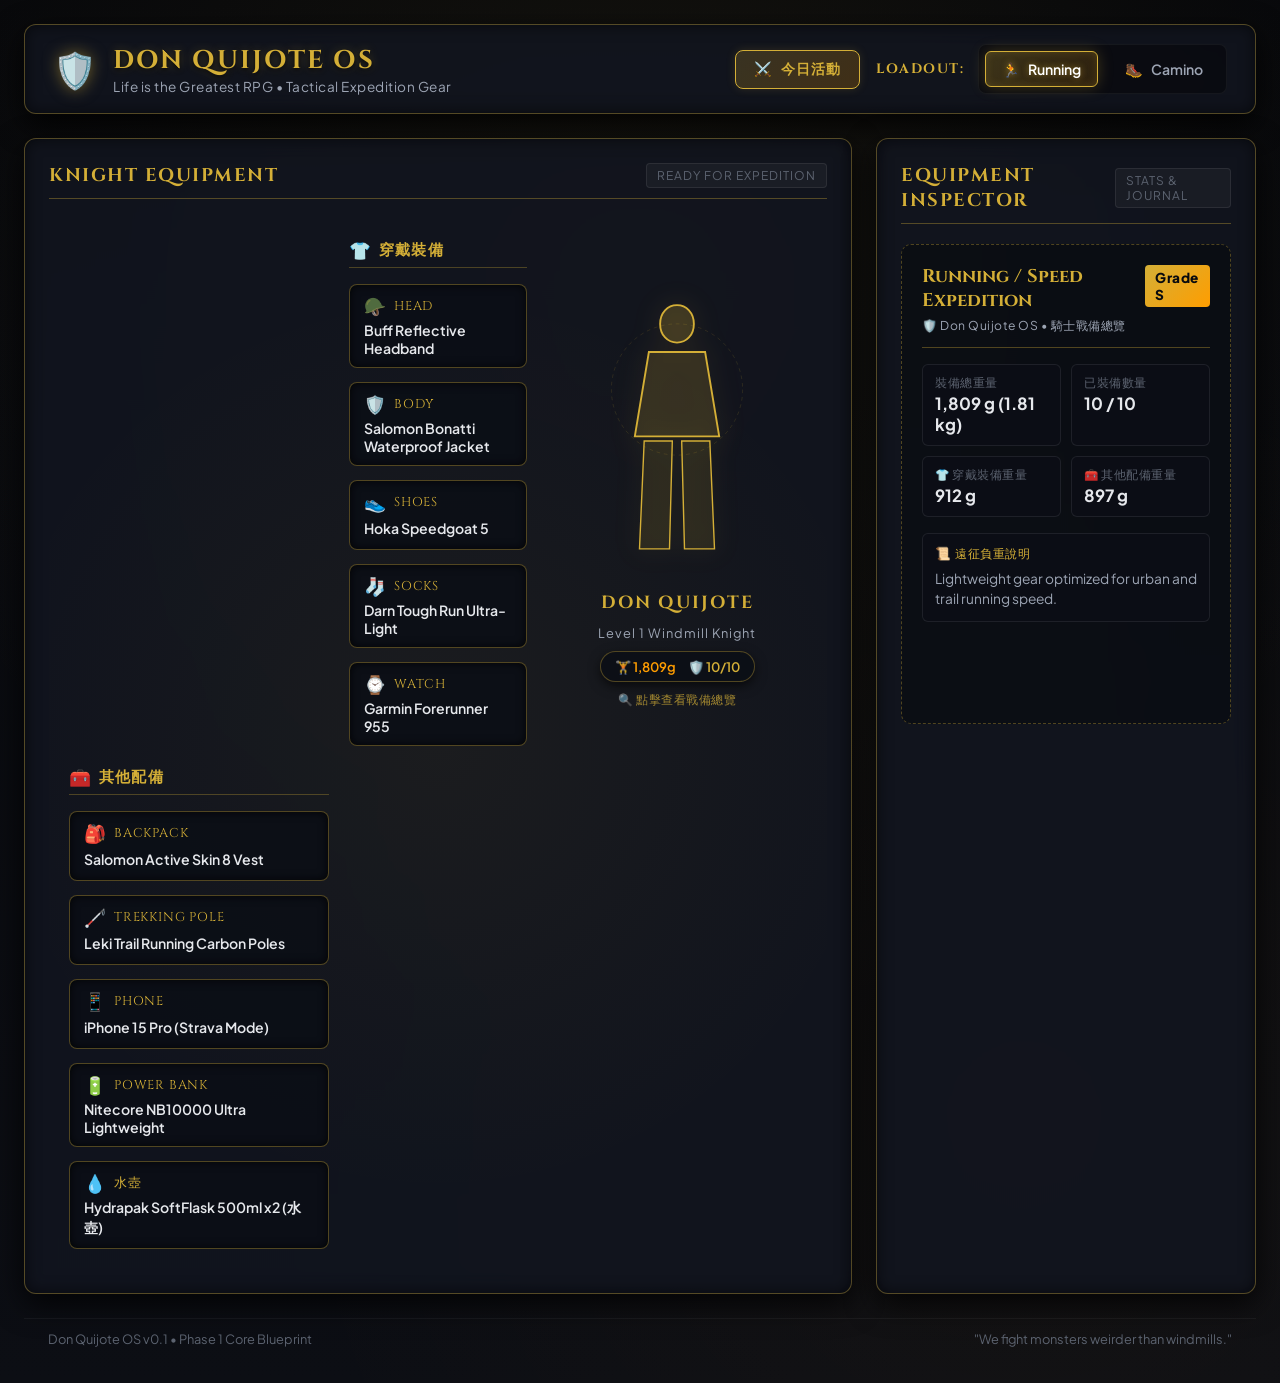
==== src/index.html @ e7463f53 "style: optimize loadout mobile layout, reorganize equipment categories, and enhance interactive pape" ====
<!DOCTYPE html>
<html lang="zh-TW">
<head>
    <meta charset="UTF-8">
    <meta name="viewport" content="width=device-width, initial-scale=1.0">
    <!-- Prevent Search Engine Indexing (Privacy Protection) -->
    <meta name="robots" content="noindex, nofollow, noarchive, nosnippet">
    <meta name="googlebot" content="noindex, nofollow, noarchive, nosnippet">
    <title>Don Quijote OS - RPG Adventure Inventory</title>
    <!-- Google Fonts for RPG Fantasy Typography -->
    <link rel="preconnect" href="https://fonts.googleapis.com">
    <link rel="preconnect" href="https://fonts.gstatic.com" crossorigin>
    <link href="https://fonts.googleapis.com/css2?family=Cinzel:wght@500;700;900&family=Plus+Jakarta+Sans:wght@400;500;600;700&display=swap" rel="stylesheet">
    <link rel="stylesheet" href="style.css">
</head>
<body>
    <div class="rpg-container">
        <!-- Header / Navigation Bar -->
        <header class="app-header">
            <div class="brand">
                <div class="brand-icon">🛡️</div>
                <div>
                    <h1 class="app-title">DON QUIJOTE OS</h1>
                    <p class="app-subtitle">Life is the Greatest RPG • Tactical Expedition Gear</p>
                </div>
            </div>
            
            <div class="header-actions">
                <!-- Record Expedition Action Button -->
                <button class="btn-expedition-trigger" id="btn-open-expedition">
                    <span class="btn-icon">⚔️</span>
                    <span class="btn-text">今日活動</span>
                </button>

                <!-- Loadout Switch Buttons -->
                <nav class="loadout-nav">
                    <span class="loadout-label">LOADOUT:</span>
                    <div class="loadout-buttons">
                        <button class="loadout-btn active" data-loadout="running">
                            <span class="btn-icon">🏃</span>
                            <span class="btn-text">Running</span>
                        </button>
                        <button class="loadout-btn" data-loadout="camino">
                            <span class="btn-icon">🥾</span>
                            <span class="btn-text">Camino</span>
                        </button>
                    </div>
                </nav>
            </div>
        </header>

        <!-- Main Content Area -->
        <main class="main-layout">
            <!-- Left & Center: Character Equipment Screen -->
            <section class="character-section">
                <div class="section-header">
                    <h2 class="section-title">KNIGHT EQUIPMENT</h2>
                    <span class="status-badge">READY FOR EXPEDITION</span>
                </div>

                <div class="paperdoll-container">
                    <!-- Background ambient ring & glow -->
                    <div class="paperdoll-glow"></div>

                    <!-- Left Equipment Slots Column: 👕 穿戴裝備 -->
                    <div class="slots-column slots-left">
                        <div class="slots-category-header">
                            <span class="category-icon">👕</span>
                            <span class="category-title">穿戴裝備</span>
                        </div>

                        <div class="eq-slot" data-slot="head" id="slot-head">
                            <div class="slot-header">
                                <span class="slot-icon">🪖</span>
                                <span class="slot-name">Head</span>
                            </div>
                            <div class="slot-content">
                                <span class="slot-item-placeholder">Empty Slot</span>
                            </div>
                        </div>

                        <div class="eq-slot" data-slot="body" id="slot-body">
                            <div class="slot-header">
                                <span class="slot-icon">🛡️</span>
                                <span class="slot-name">Body</span>
                            </div>
                            <div class="slot-content">
                                <span class="slot-item-placeholder">Empty Slot</span>
                            </div>
                        </div>

                        <div class="eq-slot" data-slot="shoes" id="slot-shoes">
                            <div class="slot-header">
                                <span class="slot-icon">👟</span>
                                <span class="slot-name">Shoes</span>
                            </div>
                            <div class="slot-content">
                                <span class="slot-item-placeholder">Empty Slot</span>
                            </div>
                        </div>

                        <div class="eq-slot" data-slot="socks" id="slot-socks">
                            <div class="slot-header">
                                <span class="slot-icon">🧦</span>
                                <span class="slot-name">Socks</span>
                            </div>
                            <div class="slot-content">
                                <span class="slot-item-placeholder">Empty Slot</span>
                            </div>
                        </div>

                        <div class="eq-slot" data-slot="watch" id="slot-watch">
                            <div class="slot-header">
                                <span class="slot-icon">⌚</span>
                                <span class="slot-name">Watch</span>
                            </div>
                            <div class="slot-content">
                                <span class="slot-item-placeholder">Empty Slot</span>
                            </div>
                        </div>
                    </div>

                    <!-- Center Character Avatar Silhouette -->
                    <div class="character-avatar" id="knight-avatar-btn" title="點擊檢視騎士戰備總覽">
                        <div class="avatar-frame">
                            <div class="silhouette-art">
                                <svg viewBox="0 0 200 320" class="knight-svg">
                                    <path d="M100 30 C110 30 118 38 118 50 C118 62 110 70 100 70 C90 70 82 62 82 50 C82 38 90 30 100 30 Z" fill="rgba(212, 175, 55, 0.2)" stroke="#d4af37" stroke-width="2" />
                                    <path d="M70 80 L130 80 L145 170 L55 170 Z" fill="rgba(212, 175, 55, 0.15)" stroke="#d4af37" stroke-width="2" />
                                    <path d="M65 175 L95 175 L92 290 L60 290 Z" fill="rgba(212, 175, 55, 0.1)" stroke="#d4af37" stroke-width="1.5" />
                                    <path d="M105 175 L135 175 L140 290 L108 290 Z" fill="rgba(212, 175, 55, 0.1)" stroke="#d4af37" stroke-width="1.5" />
                                    <!-- Windmill Crest Aura -->
                                    <circle cx="100" cy="120" r="70" fill="none" stroke="rgba(212, 175, 55, 0.15)" stroke-width="1" stroke-dasharray="4 4" />
                                </svg>
                            </div>
                            <div class="knight-title">DON QUIJOTE</div>
                            <div class="knight-class">Level 1 Windmill Knight</div>
                            <div class="avatar-badge" id="avatar-total-badge">
                                <span class="badge-weight">🏋️ ---g</span>
                                <span class="badge-count">🛡️ 10/10</span>
                            </div>
                            <div class="avatar-click-hint">🔍 點擊查看戰備總覽</div>
                        </div>
                    </div>

                    <!-- Right Equipment Slots Column: 🧰 其他配備 -->
                    <div class="slots-column slots-right">
                        <div class="slots-category-header">
                            <span class="category-icon">🧰</span>
                            <span class="category-title">其他配備</span>
                        </div>

                        <div class="eq-slot" data-slot="backpack" id="slot-backpack">
                            <div class="slot-header">
                                <span class="slot-icon">🎒</span>
                                <span class="slot-name">Backpack</span>
                            </div>
                            <div class="slot-content">
                                <span class="slot-item-placeholder">Empty Slot</span>
                            </div>
                        </div>

                        <div class="eq-slot" data-slot="trekking-pole" id="slot-trekking-pole">
                            <div class="slot-header">
                                <span class="slot-icon">🦯</span>
                                <span class="slot-name">Trekking Pole</span>
                            </div>
                            <div class="slot-content">
                                <span class="slot-item-placeholder">Empty Slot</span>
                            </div>
                        </div>

                        <div class="eq-slot" data-slot="phone" id="slot-phone">
                            <div class="slot-header">
                                <span class="slot-icon">📱</span>
                                <span class="slot-name">Phone</span>
                            </div>
                            <div class="slot-content">
                                <span class="slot-item-placeholder">Empty Slot</span>
                            </div>
                        </div>

                        <div class="eq-slot" data-slot="power-bank" id="slot-power-bank">
                            <div class="slot-header">
                                <span class="slot-icon">🔋</span>
                                <span class="slot-name">Power Bank</span>
                            </div>
                            <div class="slot-content">
                                <span class="slot-item-placeholder">Empty Slot</span>
                            </div>
                        </div>

                        <div class="eq-slot" data-slot="water" id="slot-water">
                            <div class="slot-header">
                                <span class="slot-icon">💧</span>
                                <span class="slot-name">水壺</span>
                            </div>
                            <div class="slot-content">
                                <span class="slot-item-placeholder">Empty Slot</span>
                            </div>
                        </div>
                    </div>
                </div>
            </section>

            <!-- Right: Equipment Panel Inspector (Blank / Ready state) -->
            <aside class="panel-section">
                <div class="section-header">
                    <h2 class="section-title">EQUIPMENT INSPECTOR</h2>
                    <span class="panel-status">STATS & JOURNAL</span>
                </div>

                <div class="equipment-panel" id="equipment-panel">
                    <div class="panel-empty-state">
                        <div class="empty-icon">📜</div>
                        <h3 class="empty-title">Select an Gear Slot</h3>
                        <p class="empty-desc">Click on any equipment slot to inspect item specifications, weight, ratings, and battle logs against modern windmills.</p>
                    </div>
                </div>
            </aside>
        </main>
        
        <!-- Footer -->
        <footer class="app-footer">
            <span>Don Quijote OS v0.1 • Phase 1 Core Blueprint</span>
            <span>"We fight monsters weirder than windmills."</span>
        </footer>
    </div>

    <!-- Toast Notification Banner -->
    <div id="toast-notification" class="toast-notification"></div>

    <!-- Expedition Log Modal Dialog -->
    <div id="expedition-modal" class="modal-overlay hidden">
        <div class="modal-card">
            <!-- Modal Header -->
            <div class="modal-header">
                <div class="modal-title-group">
                    <span class="modal-icon">⚔️</span>
                    <div>
                        <h2 class="modal-title">RECORD EXPEDITION LOG</h2>
                        <p class="modal-subtitle">遠征戰報錄入 • 記錄對抗現代風車的冒險經驗</p>
                    </div>
                </div>
                <button class="modal-close-btn" id="btn-close-modal">&times;</button>
            </div>

            <!-- Modal Tab Selector -->
            <div class="modal-tabs">
                <button class="modal-tab-btn active" data-tab="running">
                    <span>🏃‍♂️</span> Run
                </button>
                <button class="modal-tab-btn" data-tab="citywalk">
                    <span>🌇</span> CityWalk
                </button>
            </div>

            <!-- Modal Body Content -->
            <div class="modal-body">
                <!-- Equipment Selector (Common to both tabs) -->
                <div class="form-section">
                    <label class="form-label">
                        <span>🎒 今日穿戴裝備（點擊多選勾選）：</span>
                        <span class="label-hint">點擊切換選取狀態，提交時將自動累加里程</span>
                    </label>
                    <div class="gear-chips-container" id="modal-gear-chips">
                        <!-- Dynamic Gear Chips Rendered by JS -->
                    </div>
                </div>

                <!-- Tab 1: Running Log Form -->
                <form id="form-running" class="log-form">
                    <div class="form-grid">
                        <div class="form-group">
                            <label>📅 日期</label>
                            <input type="date" id="run-date" required>
                        </div>
                        <div class="form-group">
                            <label>🏃 科目</label>
                            <input type="text" id="run-subject" placeholder="例如: 慢跑 / 間歇 / 節奏跑">
                        </div>
                        <div class="form-group">
                            <label>📋 課表內容</label>
                            <input type="text" id="run-workout" placeholder="例如: 10K E跑 / 400m x 8">
                        </div>
                        <div class="form-group">
                            <label>📍 地點</label>
                            <input type="text" id="run-location" placeholder="例如: 大安森林公園 / 田徑場">
                        </div>
                        <div class="form-group">
                            <label>🌤️ 天氣與氣溫</label>
                            <input type="text" id="run-weather" placeholder="例如: 24°C 晴朗微風">
                        </div>
                        <div class="form-group">
                            <label>📏 距離 (KM)</label>
                            <input type="number" step="0.01" id="run-distance" placeholder="例如: 10.5" required>
                        </div>
                        <div class="form-group">
                            <label>⏱️ 時間</label>
                            <input type="text" id="run-duration" placeholder="例如: 55:30">
                        </div>
                        <div class="form-group">
                            <label>⚡ 平均配速</label>
                            <input type="text" id="run-pace" placeholder="例如: 5'15/km">
                        </div>
                        <div class="form-group">
                            <label>🦶 平均步頻 (SPM)</label>
                            <input type="number" id="run-cadence" placeholder="例如: 182">
                        </div>
                        <div class="form-group">
                            <label>❤️ 心率區間 (Z1~Z5)</label>
                            <input type="text" id="run-hr" placeholder="例如: Z2 (135~145 bpm)">
                        </div>
                        <div class="form-group">
                            <label>🫁 VO2Max 跑力</label>
                            <input type="text" id="run-vo2max" placeholder="例如: 52">
                        </div>
                        <div class="form-group">
                            <label>🎯 技術專注點</label>
                            <input type="text" id="run-tech" placeholder="例如: 前腳掌著地 / 核心挺直">
                        </div>
                    </div>

                    <div class="form-group full-width margin-top">
                        <label>💥 體感疲勞度 (0 ~ 10)：<span id="run-fatigue-val" class="value-highlight">5</span></label>
                        <input type="range" min="0" max="10" value="5" id="run-fatigue" class="rpg-slider">
                    </div>

                    <div class="form-group full-width">
                        <label>🩺 身體狀況與反應</label>
                        <input type="text" id="run-bodystate" placeholder="例如: 左膝微緊、整體狀態良好">
                    </div>

                    <div class="form-group full-width">
                        <label>📝 感想與風車對抗心得</label>
                        <textarea id="run-notes" rows="3" placeholder="記錄今天的跑步體驗與對抗現實的心得..."></textarea>
                    </div>
                </form>

                <!-- Tab 2: CityWalk Log Form (Hidden by default) -->
                <form id="form-citywalk" class="log-form hidden">
                    <div class="form-grid">
                        <div class="form-group">
                            <label>📅 日期</label>
                            <input type="date" id="walk-date" required>
                        </div>
                        <div class="form-group">
                            <label>🗺️ 微旅行主題</label>
                            <input type="text" id="walk-theme" placeholder="例如: 大稻埕舊城巡邏">
                        </div>
                        <div class="form-group">
                            <label>🚶 漫遊路線</label>
                            <input type="text" id="walk-route" placeholder="例如: 北門站 -> 迪化街 -> 碼頭">
                        </div>
                        <div class="form-group">
                            <label>📍 地點 / 區域</label>
                            <input type="text" id="walk-location" placeholder="例如: 台北市大同區">
                        </div>
                        <div class="form-group">
                            <label>🌤️ 天氣</label>
                            <input type="text" id="walk-weather" placeholder="例如: 26°C 舒適陰天">
                        </div>
                        <div class="form-group">
                            <label>📏 步行距離 (KM)</label>
                            <input type="number" step="0.01" id="walk-distance" placeholder="例如: 6.8" required>
                        </div>
                        <div class="form-group">
                            <label>⏱️ 探索時間</label>
                            <input type="text" id="walk-duration" placeholder="例如: 2小時15分">
                        </div>
                        <div class="form-group">
                            <label>👟 總步數</label>
                            <input type="number" id="walk-steps" placeholder="例如: 11200">
                        </div>
                        <div class="form-group">
                            <label>❤️ 平均心率</label>
                            <input type="text" id="walk-hr" placeholder="例如: 98 bpm">
                        </div>
                        <div class="form-group">
                            <label>🥤 途中補給</label>
                            <input type="text" id="walk-supply" placeholder="例如: 青草茶 + 永樂市場包子">
                        </div>
                        <div class="form-group">
                            <label>🎵 BGM 背景音樂</label>
                            <input type="text" id="walk-bgm" placeholder="例如: Lofi Hip Hop / Flamenco">
                        </div>
                        <div class="form-group">
                            <label>💡 今日一句話</label>
                            <input type="text" id="walk-quote" placeholder="例如: 騎士不需要名駒，只需要探索的雙腳">
                        </div>
                    </div>

                    <div class="form-group full-width margin-top">
                        <label>💥 體感疲勞度 (0 ~ 10)：<span id="walk-fatigue-val" class="value-highlight">4</span></label>
                        <input type="range" min="0" max="10" value="4" id="walk-fatigue" class="rpg-slider">
                    </div>

                    <!-- Star Ratings Grid -->
                    <div class="ratings-grid">
                        <div class="rating-box">
                            <label>🥾 Camino 朝聖指數</label>
                            <div class="star-rating" data-rating="walk-camino" data-value="4">
                                <span data-val="1">★</span><span data-val="2">★</span><span data-val="3">★</span><span data-val="4" class="active">★</span><span data-val="5">★</span>
                            </div>
                        </div>
                        <div class="rating-box">
                            <label>🧭 探索驚喜指數</label>
                            <div class="star-rating" data-rating="walk-explore" data-value="5">
                                <span data-val="1">★</span><span data-val="2">★</span><span data-val="3">★</span><span data-val="4">★</span><span data-val="5" class="active">★</span>
                            </div>
                        </div>
                        <div class="rating-box">
                            <label>🔄 想再訪指數</label>
                            <div class="star-rating" data-rating="walk-revisit" data-value="5">
                                <span data-val="1">★</span><span data-val="2">★</span><span data-val="3">★</span><span data-val="4">★</span><span data-val="5" class="active">★</span>
                            </div>
                        </div>
                    </div>

                    <div class="form-group full-width">
                        <label>🩺 身體狀況</label>
                        <input type="text" id="walk-bodystate" placeholder="例如: 輕鬆隨意、雙腳無恙">
                    </div>

                    <div class="form-group full-width">
                        <label>✨ 印象最深刻的事</label>
                        <textarea id="walk-memorable" rows="2" placeholder="例如: 發現隱藏在巷弄的老咖啡館與巨型風車壁畫..."></textarea>
                    </div>
                </form>
            </div>

            <!-- Modal Footer Action -->
            <div class="modal-footer">
                <button type="button" class="btn-cancel" id="btn-cancel-modal">取消</button>
                <button type="button" class="btn-submit-log" id="btn-save-copy-prompt">
                    <span>📋</span> 儲存並複製 AI 分析 Prompt
                </button>
            </div>
        </div>
    </div>

    <script src="app.js"></script>
</body>
</html>
---- src/style.css ----
/* ==========================================================================
   DON QUIJOTE OS - DESIGN SYSTEM & RPG STYLESHEET (v0.1)
   ========================================================================== */

/* Modern CSS Reset & Color Variables */
:root {
    --bg-dark: #090a0e;
    --bg-card: rgba(18, 22, 32, 0.85);
    --bg-card-hover: rgba(28, 34, 48, 0.95);
    --bg-slot: rgba(12, 15, 23, 0.9);
    
    --border-gold: rgba(212, 175, 55, 0.35);
    --border-gold-glow: rgba(212, 175, 55, 0.8);
    --border-muted: rgba(255, 255, 255, 0.08);

    --accent-gold: #d4af37;
    --accent-amber: #ff9d00;
    --accent-crimson: #c93b3b;
    --accent-cyan: #3bc9db;
    
    --text-primary: #e6e8ec;
    --text-secondary: #9da5b4;
    --text-muted: #5c6370;

    --font-heading: 'Cinzel', serif;
    --font-sans: 'Plus Jakarta Sans', system-ui, -apple-system, sans-serif;

    --shadow-gothic: 0 10px 30px rgba(0, 0, 0, 0.8), inset 0 0 15px rgba(0, 0, 0, 0.6);
    --glow-gold: 0 0 15px rgba(212, 175, 55, 0.25);
}

* {
    margin: 0;
    padding: 0;
    box-sizing: border-box;
}

body {
    background-color: var(--bg-dark);
    background-image: 
        radial-gradient(circle at 50% 20%, rgba(212, 175, 55, 0.07) 0%, transparent 60%),
        radial-gradient(circle at 80% 80%, rgba(255, 157, 0, 0.04) 0%, transparent 50%),
        linear-gradient(to bottom, #07080b, #0c0e14);
    color: var(--text-primary);
    font-family: var(--font-sans);
    min-height: 100vh;
    display: flex;
    justify-content: center;
    align-items: flex-start;
    padding: 24px;
    overflow-x: hidden;
}

/* Container */
.rpg-container {
    width: 100%;
    max-width: 1380px;
    display: flex;
    flex-direction: column;
    gap: 24px;
}

/* Header & Brand */
.app-header {
    background: var(--bg-card);
    border: 1px solid var(--border-gold);
    border-radius: 12px;
    padding: 18px 28px;
    display: flex;
    justify-content: space-between;
    align-items: center;
    backdrop-filter: blur(12px);
    box-shadow: var(--shadow-gothic);
}

.brand {
    display: flex;
    align-items: center;
    gap: 16px;
}

.brand-icon {
    font-size: 2.2rem;
    filter: drop-shadow(0 0 8px rgba(212, 175, 55, 0.5));
}

.app-title {
    font-family: var(--font-heading);
    font-size: 1.6rem;
    letter-spacing: 2px;
    color: var(--accent-gold);
    text-shadow: 0 2px 4px rgba(0,0,0,0.8), 0 0 10px rgba(212, 175, 55, 0.3);
}

.app-subtitle {
    font-size: 0.85rem;
    color: var(--text-secondary);
    letter-spacing: 0.5px;
}

/* Loadout Navigation Bar */
.loadout-nav {
    display: flex;
    align-items: center;
    gap: 14px;
}

.loadout-label {
    font-family: var(--font-heading);
    font-size: 0.85rem;
    letter-spacing: 1.5px;
    color: var(--accent-gold);
    font-weight: 700;
}

.loadout-buttons {
    display: flex;
    gap: 10px;
    background: rgba(0, 0, 0, 0.4);
    padding: 6px;
    border-radius: 8px;
    border: 1px solid rgba(255, 255, 255, 0.05);
}

.loadout-btn {
    background: transparent;
    border: 1px solid transparent;
    color: var(--text-secondary);
    padding: 8px 16px;
    border-radius: 6px;
    font-family: var(--font-sans);
    font-weight: 600;
    font-size: 0.88rem;
    cursor: pointer;
    display: flex;
    align-items: center;
    gap: 8px;
    transition: all 0.25s cubic-bezier(0.4, 0, 0.2, 1);
}

.loadout-btn:hover {
    color: var(--text-primary);
    background: rgba(212, 175, 55, 0.1);
    border-color: rgba(212, 175, 55, 0.3);
}

.loadout-btn.active {
    background: linear-gradient(135deg, rgba(212, 175, 55, 0.25), rgba(255, 157, 0, 0.15));
    color: #ffffff;
    border: 1px solid var(--accent-gold);
    box-shadow: var(--glow-gold), inset 0 0 8px rgba(212, 175, 55, 0.2);
    text-shadow: 0 0 6px rgba(212, 175, 55, 0.6);
}

/* Main Layout Grid */
.main-layout {
    display: grid;
    grid-template-columns: 1fr 380px;
    gap: 24px;
}

@media (max-width: 1024px) {
    .main-layout {
        grid-template-columns: 1fr;
    }
}

/* Common Section Header */
.section-header {
    display: flex;
    justify-content: space-between;
    align-items: center;
    margin-bottom: 20px;
    padding-bottom: 10px;
    border-bottom: 1px solid var(--border-gold);
}

.section-title {
    font-family: var(--font-heading);
    font-size: 1.15rem;
    letter-spacing: 1.5px;
    color: var(--accent-gold);
}

.status-badge, .panel-status {
    font-size: 0.75rem;
    letter-spacing: 1px;
    color: var(--text-muted);
    background: rgba(255, 255, 255, 0.04);
    padding: 4px 10px;
    border-radius: 4px;
    border: 1px solid var(--border-muted);
}

/* Character & Equipment Section */
.character-section {
    background: var(--bg-card);
    border: 1px solid var(--border-gold);
    border-radius: 12px;
    padding: 24px;
    backdrop-filter: blur(12px);
    box-shadow: var(--shadow-gothic);
}

.paperdoll-container {
    display: grid;
    grid-template-columns: 260px 1fr 260px;
    gap: 20px;
    align-items: center;
    position: relative;
    min-height: 540px;
    background: radial-gradient(circle at 50% 50%, rgba(212, 175, 55, 0.05) 0%, transparent 70%);
    border-radius: 10px;
    padding: 20px;
}

@media (max-width: 860px) {
    .paperdoll-container {
        grid-template-columns: 1fr;
    }
}

/* Equipment Slot Columns */
.slots-column {
    display: flex;
    flex-direction: column;
    gap: 14px;
    z-index: 2;
}

.slots-category-header {
    display: flex;
    align-items: center;
    gap: 8px;
    padding-bottom: 6px;
    border-bottom: 1px solid rgba(212, 175, 55, 0.3);
    margin-bottom: 2px;
}

.category-icon {
    font-size: 1.1rem;
}

.category-title {
    font-family: var(--font-heading);
    font-size: 0.95rem;
    color: var(--accent-gold);
    letter-spacing: 1.2px;
    font-weight: 700;
}

.eq-slot {
    background: var(--bg-slot);
    border: 1px solid var(--border-gold);
    border-radius: 8px;
    padding: 10px 14px;
    cursor: pointer;
    position: relative;
    transition: all 0.2s ease;
    box-shadow: inset 0 0 10px rgba(0, 0, 0, 0.8);
}

.eq-slot:hover {
    border-color: var(--accent-gold);
    background: var(--bg-card-hover);
    box-shadow: var(--glow-gold), inset 0 0 12px rgba(212, 175, 55, 0.15);
    transform: translateY(-2px);
}

.eq-slot.selected {
    border-color: var(--accent-amber);
    background: linear-gradient(135deg, rgba(212, 175, 55, 0.2), rgba(255, 157, 0, 0.1));
    box-shadow: 0 0 15px rgba(255, 157, 0, 0.3), inset 0 0 10px rgba(212, 175, 55, 0.2);
}

.slot-header {
    display: flex;
    align-items: center;
    gap: 8px;
    margin-bottom: 4px;
}

.slot-icon {
    font-size: 1.1rem;
}

.slot-name {
    font-family: var(--font-heading);
    font-size: 0.8rem;
    color: var(--accent-gold);
    letter-spacing: 0.8px;
    text-transform: uppercase;
}

.slot-content {
    display: flex;
    align-items: center;
    min-height: 22px;
}

.slot-item-placeholder {
    font-size: 0.82rem;
    color: var(--text-muted);
    font-style: italic;
}

.slot-item-name {
    font-size: 0.88rem;
    font-weight: 600;
    color: var(--text-primary);
}

/* Character Avatar Silhouette (Interactive Mannequin) */
.character-avatar {
    display: flex;
    justify-content: center;
    align-items: center;
    z-index: 2;
    cursor: pointer;
    transition: all 0.25s cubic-bezier(0.4, 0, 0.2, 1);
    padding: 12px;
    border-radius: 12px;
    border: 1px solid transparent;
}

.character-avatar:hover {
    background: rgba(212, 175, 55, 0.06);
    border-color: rgba(212, 175, 55, 0.3);
    box-shadow: var(--glow-gold);
    transform: scale(1.02);
}

.avatar-frame {
    display: flex;
    flex-direction: column;
    align-items: center;
    text-align: center;
    gap: 10px;
}

.knight-svg {
    width: 190px;
    height: 300px;
    filter: drop-shadow(0 0 12px rgba(212, 175, 55, 0.3));
    transition: filter 0.3s ease;
}

.character-avatar:hover .knight-svg {
    filter: drop-shadow(0 0 22px rgba(212, 175, 55, 0.65));
}

.knight-title {
    font-family: var(--font-heading);
    font-size: 1.1rem;
    letter-spacing: 2px;
    color: var(--accent-gold);
    font-weight: 700;
}

.knight-class {
    font-size: 0.8rem;
    color: var(--text-secondary);
    letter-spacing: 1px;
}

.avatar-badge {
    display: flex;
    gap: 12px;
    background: rgba(12, 15, 23, 0.95);
    border: 1px solid var(--border-gold);
    padding: 6px 14px;
    border-radius: 20px;
    font-size: 0.82rem;
    color: var(--text-primary);
    box-shadow: 0 4px 12px rgba(0, 0, 0, 0.6);
}

.badge-weight {
    color: var(--accent-amber);
    font-weight: 600;
}

.badge-count {
    color: var(--accent-gold);
    font-weight: 600;
}

.avatar-click-hint {
    font-size: 0.74rem;
    color: var(--accent-gold);
    letter-spacing: 0.5px;
    opacity: 0.75;
    transition: opacity 0.2s ease, text-shadow 0.2s ease;
}

.character-avatar:hover .avatar-click-hint {
    opacity: 1;
    text-shadow: 0 0 8px rgba(212, 175, 55, 0.6);
}

/* Equipment Panel (Inspector Details) */
.panel-section {
    background: var(--bg-card);
    border: 1px solid var(--border-gold);
    border-radius: 12px;
    padding: 24px;
    backdrop-filter: blur(12px);
    box-shadow: var(--shadow-gothic);
}

.equipment-panel {
    min-height: 480px;
    display: flex;
    flex-direction: column;
    justify-content: flex-start;
    align-items: stretch;
    background: rgba(8, 10, 15, 0.6);
    border: 1px dashed var(--border-gold);
    border-radius: 10px;
    padding: 20px;
}

.inspector-card {
    width: 100%;
    display: flex;
    flex-direction: column;
    gap: 16px;
    text-align: left;
}

.inspector-card-header {
    display: flex;
    justify-content: space-between;
    align-items: flex-start;
    border-bottom: 1px solid var(--border-gold);
    padding-bottom: 12px;
}

.inspector-item-name {
    font-family: var(--font-heading);
    font-size: 1.15rem;
    color: var(--accent-gold);
    line-height: 1.3;
}

.inspector-item-category {
    font-size: 0.76rem;
    color: var(--text-secondary);
    letter-spacing: 0.5px;
    margin-top: 4px;
}

.inspector-badge-rating {
    background: linear-gradient(135deg, var(--accent-gold), var(--accent-amber));
    color: #090a0e;
    font-weight: 800;
    font-size: 0.85rem;
    padding: 4px 10px;
    border-radius: 4px;
    letter-spacing: 0.5px;
}

.inspector-stat-grid {
    display: grid;
    grid-template-columns: 1fr 1fr;
    gap: 10px;
}

.inspector-stat-box {
    background: rgba(12, 15, 23, 0.85);
    border: 1px solid var(--border-muted);
    padding: 10px 12px;
    border-radius: 6px;
}

.stat-box-label {
    font-size: 0.72rem;
    color: var(--text-muted);
    text-transform: uppercase;
    letter-spacing: 0.5px;
}

.stat-box-value {
    font-size: 1.05rem;
    font-weight: 700;
    color: var(--text-primary);
    margin-top: 2px;
}

.inspector-notes-box {
    background: rgba(12, 15, 23, 0.85);
    border: 1px solid var(--border-muted);
    padding: 12px;
    border-radius: 6px;
}

.notes-box-title {
    font-size: 0.78rem;
    color: var(--accent-gold);
    font-family: var(--font-heading);
    margin-bottom: 6px;
    letter-spacing: 0.5px;
}

.notes-box-text {
    font-size: 0.86rem;
    color: var(--text-secondary);
    line-height: 1.45;
}

.empty-icon {
    font-size: 3rem;
    margin-bottom: 16px;
    opacity: 0.6;
    filter: drop-shadow(0 0 10px rgba(212, 175, 55, 0.4));
}

.empty-title {
    font-family: var(--font-heading);
    color: var(--accent-gold);
    font-size: 1.1rem;
    letter-spacing: 1px;
    margin-bottom: 8px;
}

.empty-desc {
    font-size: 0.85rem;
    color: var(--text-secondary);
    line-height: 1.5;
    max-width: 280px;
}

/* App Footer */
.app-footer {
    display: flex;
    justify-content: space-between;
    align-items: center;
    padding: 12px 24px;
    font-size: 0.8rem;
    color: var(--text-muted);
    border-top: 1px solid rgba(255, 255, 255, 0.05);
}

@media (max-width: 640px) {
    .app-header {
        flex-direction: column;
        gap: 16px;
        align-items: flex-start;
    }
    
    .loadout-nav {
        width: 100%;
        flex-direction: column;
        align-items: flex-start;
    }
    
    .loadout-buttons {
        width: 100%;
        overflow-x: auto;
    }

    .app-footer {
        flex-direction: column;
        gap: 8px;
        text-align: center;
    }
}

/* ==========================================================================
   Header Actions & Expedition Trigger Button
   ========================================================================== */
.header-actions {
    display: flex;
    align-items: center;
    gap: 16px;
    flex-wrap: wrap;
}

.btn-expedition-trigger {
    background: linear-gradient(135deg, rgba(212, 175, 55, 0.2), rgba(255, 157, 0, 0.2));
    border: 1px solid var(--accent-gold);
    color: var(--accent-gold);
    padding: 9px 18px;
    border-radius: 8px;
    font-family: var(--font-heading);
    font-size: 0.88rem;
    font-weight: 700;
    letter-spacing: 1px;
    cursor: pointer;
    display: flex;
    align-items: center;
    gap: 8px;
    transition: all 0.25s ease;
    box-shadow: 0 0 10px rgba(212, 175, 55, 0.15);
}

.btn-expedition-trigger:hover {
    background: linear-gradient(135deg, rgba(212, 175, 55, 0.35), rgba(255, 157, 0, 0.3));
    box-shadow: var(--glow-gold);
    color: #ffffff;
    transform: translateY(-1px);
}

/* ==========================================================================
   Modal Overlay & Card Component
   ========================================================================== */
.modal-overlay {
    position: fixed;
    top: 0;
    left: 0;
    width: 100vw;
    height: 100vh;
    background: rgba(5, 6, 9, 0.85);
    backdrop-filter: blur(12px);
    display: flex;
    justify-content: center;
    align-items: center;
    z-index: 1000;
    opacity: 1;
    transition: opacity 0.3s cubic-bezier(0.4, 0, 0.2, 1);
    padding: 20px;
}

.modal-overlay.hidden {
    opacity: 0;
    pointer-events: none;
}

.modal-card {
    background: #0d1017;
    border: 1px solid var(--border-gold);
    border-radius: 14px;
    width: 100%;
    max-width: 820px;
    max-height: 90vh;
    display: flex;
    flex-direction: column;
    box-shadow: 0 20px 50px rgba(0, 0, 0, 0.9), 0 0 30px rgba(212, 175, 55, 0.15);
    overflow: hidden;
    animation: modalSlideUp 0.3s ease-out;
}

@keyframes modalSlideUp {
    from { transform: translateY(20px) scale(0.98); opacity: 0; }
    to { transform: translateY(0) scale(1); opacity: 1; }
}

.modal-header {
    background: rgba(18, 22, 32, 0.95);
    border-bottom: 1px solid var(--border-gold);
    padding: 18px 24px;
    display: flex;
    justify-content: space-between;
    align-items: center;
}

.modal-title-group {
    display: flex;
    align-items: center;
    gap: 12px;
}

.modal-icon {
    font-size: 1.8rem;
}

.modal-title {
    font-family: var(--font-heading);
    font-size: 1.25rem;
    color: var(--accent-gold);
    letter-spacing: 1.5px;
}

.modal-subtitle {
    font-size: 0.8rem;
    color: var(--text-secondary);
}

.modal-close-btn {
    background: transparent;
    border: none;
    color: var(--text-muted);
    font-size: 1.8rem;
    cursor: pointer;
    transition: color 0.2s ease;
    line-height: 1;
}

.modal-close-btn:hover {
    color: var(--accent-crimson);
}

/* Modal Tabs */
.modal-tabs {
    display: flex;
    background: rgba(0, 0, 0, 0.5);
    border-bottom: 1px solid var(--border-muted);
    padding: 8px 24px 0 24px;
    gap: 12px;
}

.modal-tab-btn {
    background: transparent;
    border: 1px solid transparent;
    border-bottom: none;
    color: var(--text-secondary);
    padding: 10px 20px;
    border-radius: 8px 8px 0 0;
    font-family: var(--font-heading);
    font-size: 0.9rem;
    font-weight: 700;
    cursor: pointer;
    display: flex;
    align-items: center;
    gap: 8px;
    transition: all 0.2s ease;
}

.modal-tab-btn:hover {
    color: var(--text-primary);
    background: rgba(212, 175, 55, 0.08);
}

.modal-tab-btn.active {
    background: #0d1017;
    color: var(--accent-gold);
    border: 1px solid var(--border-gold);
    border-bottom: 2px solid #0d1017;
    margin-bottom: -1px;
}

/* Modal Body */
.modal-body {
    padding: 24px;
    overflow-y: auto;
    display: flex;
    flex-direction: column;
    gap: 20px;
}

/* Equipment Chips Selector */
.form-section {
    background: rgba(18, 22, 32, 0.6);
    border: 1px solid var(--border-muted);
    border-radius: 8px;
    padding: 14px 18px;
}

.form-label {
    display: flex;
    justify-content: space-between;
    align-items: center;
    font-size: 0.85rem;
    font-weight: 600;
    color: var(--accent-gold);
    margin-bottom: 10px;
}

.label-hint {
    font-size: 0.75rem;
    color: var(--text-muted);
    font-weight: normal;
}

.gear-chips-container {
    display: flex;
    flex-wrap: wrap;
    gap: 8px;
}

.gear-chip {
    background: var(--bg-slot);
    border: 1px solid var(--border-muted);
    color: var(--text-secondary);
    padding: 6px 12px;
    border-radius: 20px;
    font-size: 0.82rem;
    cursor: pointer;
    user-select: none;
    transition: all 0.2s ease;
    display: flex;
    align-items: center;
    gap: 6px;
}

.gear-chip:hover {
    border-color: var(--border-gold);
    color: var(--text-primary);
}

.gear-chip.selected {
    background: linear-gradient(135deg, rgba(212, 175, 55, 0.25), rgba(255, 157, 0, 0.15));
    border-color: var(--accent-gold);
    color: #ffffff;
    box-shadow: 0 0 8px rgba(212, 175, 55, 0.2);
}

/* Form Controls & Layout */
.log-form {
    display: flex;
    flex-direction: column;
    gap: 16px;
}

.log-form.hidden {
    display: none;
}

.form-grid {
    display: grid;
    grid-template-columns: repeat(2, 1fr);
    gap: 14px;
}

@media (max-width: 600px) {
    .form-grid {
        grid-template-columns: 1fr;
    }
}

.form-group {
    display: flex;
    flex-direction: column;
    gap: 6px;
}

.form-group.full-width {
    grid-column: 1 / -1;
}

.form-group label {
    font-size: 0.82rem;
    color: var(--text-secondary);
    font-weight: 600;
}

.form-group input[type="text"],
.form-group input[type="number"],
.form-group input[type="date"],
.form-group textarea {
    background: rgba(8, 10, 15, 0.8);
    border: 1px solid var(--border-muted);
    border-radius: 6px;
    padding: 9px 12px;
    color: var(--text-primary);
    font-family: var(--font-sans);
    font-size: 0.88rem;
    transition: border-color 0.2s ease, box-shadow 0.2s ease;
}

.form-group input:focus,
.form-group textarea:focus {
    outline: none;
    border-color: var(--accent-gold);
    box-shadow: 0 0 8px rgba(212, 175, 55, 0.2);
}

.value-highlight {
    color: var(--accent-amber);
    font-weight: 700;
    font-size: 0.95rem;
}

/* Range Slider Styling */
.rpg-slider {
    -webkit-appearance: none;
    width: 100%;
    height: 6px;
    border-radius: 3px;
    background: rgba(255, 255, 255, 0.1);
    outline: none;
}

.rpg-slider::-webkit-slider-thumb {
    -webkit-appearance: none;
    appearance: none;
    width: 18px;
    height: 18px;
    border-radius: 50%;
    background: var(--accent-gold);
    cursor: pointer;
    box-shadow: 0 0 8px rgba(212, 175, 55, 0.6);
    border: 2px solid #000;
}

/* Star Rating Pickers */
.ratings-grid {
    display: grid;
    grid-template-columns: repeat(3, 1fr);
    gap: 12px;
    background: rgba(18, 22, 32, 0.4);
    border: 1px solid var(--border-muted);
    border-radius: 8px;
    padding: 12px 16px;
}

@media (max-width: 640px) {
    .ratings-grid {
        grid-template-columns: 1fr;
    }
}

.rating-box {
    display: flex;
    flex-direction: column;
    gap: 6px;
}

.rating-box label {
    font-size: 0.8rem;
    color: var(--text-secondary);
}

.star-rating {
    display: flex;
    gap: 4px;
    font-size: 1.2rem;
    color: var(--text-muted);
    cursor: pointer;
}

.star-rating span {
    transition: color 0.15s ease, transform 0.15s ease;
}

.star-rating span.active,
.star-rating span:hover {
    color: var(--accent-gold);
    text-shadow: 0 0 8px rgba(212, 175, 55, 0.5);
}

/* Modal Footer */
.modal-footer {
    background: rgba(18, 22, 32, 0.95);
    border-top: 1px solid var(--border-muted);
    padding: 16px 24px;
    display: flex;
    justify-content: flex-end;
    align-items: center;
    gap: 12px;
}

.btn-cancel {
    background: transparent;
    border: 1px solid var(--border-muted);
    color: var(--text-secondary);
    padding: 10px 20px;
    border-radius: 6px;
    cursor: pointer;
    font-weight: 600;
    transition: all 0.2s ease;
}

.btn-cancel:hover {
    background: rgba(255, 255, 255, 0.05);
    color: var(--text-primary);
}

.btn-submit-log {
    background: linear-gradient(135deg, var(--accent-gold), var(--accent-amber));
    border: none;
    color: #0d1017;
    padding: 10px 24px;
    border-radius: 6px;
    font-family: var(--font-heading);
    font-weight: 700;
    font-size: 0.9rem;
    letter-spacing: 0.5px;
    cursor: pointer;
    display: flex;
    align-items: center;
    gap: 8px;
    transition: all 0.25s ease;
    box-shadow: 0 4px 15px rgba(212, 175, 55, 0.3);
}

.btn-submit-log:hover {
    transform: translateY(-1px);
    box-shadow: 0 6px 20px rgba(212, 175, 55, 0.5);
    filter: brightness(1.1);
}

/* Toast Notification Banner */
.toast-notification {
    position: fixed;
    bottom: 30px;
    right: 30px;
    background: rgba(18, 22, 32, 0.95);
    border: 1px solid var(--accent-gold);
    color: var(--text-primary);
    padding: 14px 22px;
    border-radius: 8px;
    box-shadow: var(--shadow-gothic), var(--glow-gold);
    z-index: 2000;
    font-size: 0.88rem;
    font-weight: 600;
    display: flex;
    align-items: center;
    gap: 10px;
    opacity: 0;
    transform: translateY(20px);
    transition: all 0.3s cubic-bezier(0.4, 0, 0.2, 1);
    pointer-events: none;
}

.toast-notification.show {
    opacity: 1;
    transform: translateY(0);
}

/* Mobile Responsive Optimization */
@media (max-width: 768px) {
    body {
        padding: 12px;
    }

    .rpg-container {
        gap: 16px;
    }

    .app-header {
        flex-direction: column;
        align-items: stretch;
        gap: 16px;
        padding: 16px;
    }

    .header-actions {
        flex-direction: column;
        align-items: stretch;
        gap: 12px;
        width: 100%;
    }

    .loadout-nav {
        flex-direction: column;
        align-items: flex-start;
        gap: 8px;
        width: 100%;
    }

    .loadout-label {
        font-size: 0.78rem;
    }

    .loadout-buttons {
        width: 100%;
        display: flex;
        gap: 8px;
    }

    .loadout-btn {
        flex: 1;
        justify-content: center;
        padding: 10px 12px;
        font-size: 0.85rem;
    }

    .btn-expedition-trigger {
        width: 100%;
        justify-content: center;
        padding: 12px;
    }

    .paperdoll-container {
        grid-template-columns: 1fr;
        gap: 20px;
        padding: 16px;
    }

    .character-avatar {
        order: -1;
    }
}
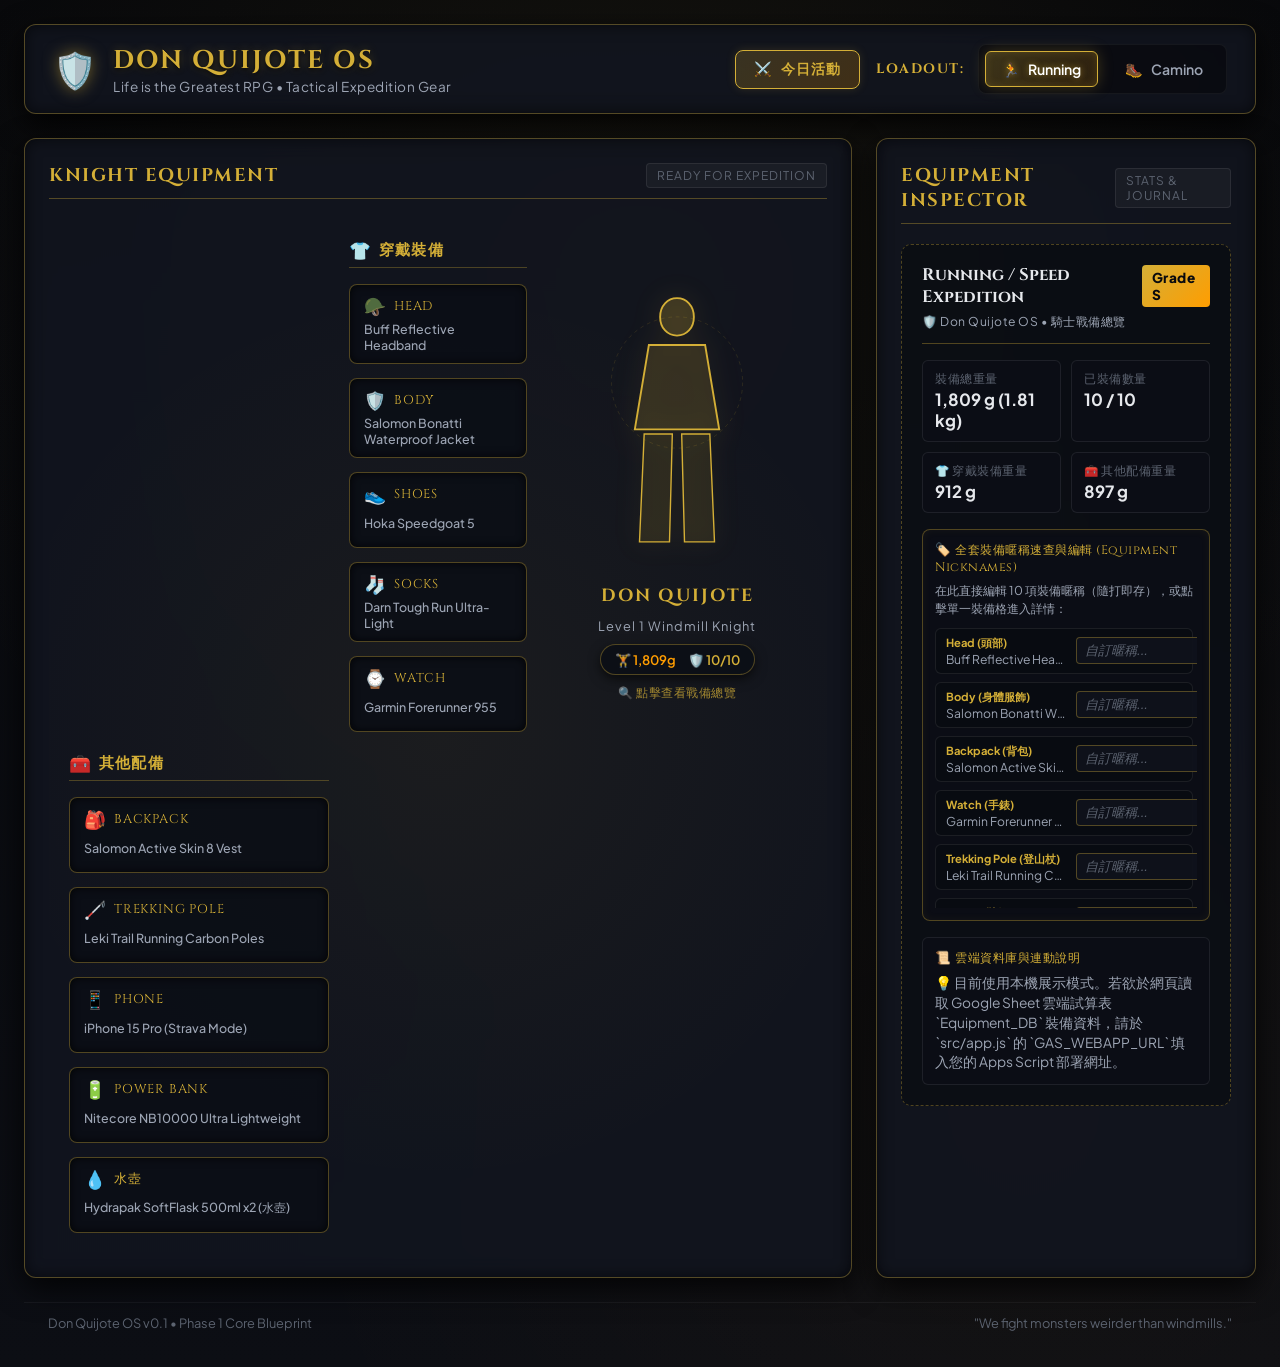
==== commit 1a1e3e5a: "feat: Task 0.4 - Taipei Grand Trail log modal tab and GAS integration" ====
--- a/src/index.html
+++ b/src/index.html
@@ -253,6 +253,9 @@
                 <button class="modal-tab-btn" data-tab="citywalk">
                     <span>🌇</span> CityWalk
                 </button>
+                <button class="modal-tab-btn" data-tab="taipeigrandtrail">
+                    <span>🥾</span> Taipei Grand Trail
+                </button>
             </div>
 
             <!-- Modal Body Content -->
@@ -270,6 +273,7 @@
 
                 <!-- Tab 1: Running Log Form -->
                 <form id="form-running" class="log-form">
+                    <div class="form-section-title">📌 基礎跑步資訊</div>
                     <div class="form-grid">
                         <div class="form-group">
                             <label>📅 日期</label>
@@ -300,24 +304,87 @@
                             <input type="text" id="run-duration" placeholder="例如: 55:30">
                         </div>
                         <div class="form-group">
-                            <label>⚡ 平均配速</label>
-                            <input type="text" id="run-pace" placeholder="例如: 5'15/km">
-                        </div>
-                        <div class="form-group">
-                            <label>🦶 平均步頻 (SPM)</label>
-                            <input type="number" id="run-cadence" placeholder="例如: 182">
-                        </div>
-                        <div class="form-group">
-                            <label>❤️ 心率區間 (Z1~Z5)</label>
-                            <input type="text" id="run-hr" placeholder="例如: Z2 (135~145 bpm)">
-                        </div>
-                        <div class="form-group">
                             <label>🫁 VO2Max 跑力</label>
                             <input type="text" id="run-vo2max" placeholder="例如: 52">
                         </div>
+                    </div>
+
+                    <div class="form-section-title">🏃‍♀️ 配速、步頻與跑姿力學</div>
+                    <div class="form-grid">
+                        <div class="form-group">
+                            <label>🏃‍♀️ 跑步配速（平均）</label>
+                            <input type="text" id="run-pace-avg" placeholder="例如: 5'15/km">
+                        </div>
+                        <div class="form-group">
+                            <label>🏃‍♀️ 跑步配速（跑段）</label>
+                            <input type="text" id="run-pace-interval" placeholder="例如: 4'30/km">
+                        </div>
+                        <div class="form-group">
+                            <label>🏃🏻‍♂️ 平均步頻 (spm)</label>
+                            <input type="number" id="run-cadence-avg" placeholder="例如: 182">
+                        </div>
+                        <div class="form-group">
+                            <label>🏃🏼 最大步頻 (spm)</label>
+                            <input type="number" id="run-cadence-max" placeholder="例如: 198">
+                        </div>
+                        <div class="form-group">
+                            <label>🏃🏼 平均移動效率 (%)</label>
+                            <input type="number" step="0.1" id="run-movement-efficiency" placeholder="例如: 8.5">
+                        </div>
+                        <div class="form-group">
+                            <label>🏃🏼 平均垂直振幅 (cm)</label>
+                            <input type="number" step="0.1" id="run-vertical-oscillation" placeholder="例如: 7.4">
+                        </div>
+                        <div class="form-group">
+                            <label>🏃🏼 平均觸地時間 (毫秒)</label>
+                            <input type="number" id="run-ground-contact-time" placeholder="例如: 215">
+                        </div>
                         <div class="form-group">
                             <label>🎯 技術專注點</label>
                             <input type="text" id="run-tech" placeholder="例如: 前腳掌著地 / 核心挺直">
+                        </div>
+                    </div>
+
+                    <div class="form-section-title">❤️ 心率數據與區間時間占比</div>
+                    <div class="form-grid">
+                        <div class="form-group">
+                            <label>❤️ 平均心率 (bpm)</label>
+                            <input type="number" id="run-hr-avg" placeholder="例如: 155">
+                        </div>
+                        <div class="form-group">
+                            <label>💖 最大心率 (bpm)</label>
+                            <input type="number" id="run-hr-max" placeholder="例如: 178">
+                        </div>
+                    </div>
+
+                    <div class="hr-zones-section">
+                        <label class="form-label-sub">💞 心率區間時間占比 (%) <span class="label-hint">未達 Z1 區間者自動歸入低強度熱身</span></label>
+                        <div class="hr-zones-grid">
+                            <div class="zone-input-group">
+                                <span class="zone-tag z1">Z1 (141-160)</span>
+                                <input type="number" step="0.1" id="run-z1-pct" placeholder="0~100">
+                                <span class="unit-symbol">%</span>
+                            </div>
+                            <div class="zone-input-group">
+                                <span class="zone-tag z2">Z2 (161-174)</span>
+                                <input type="number" step="0.1" id="run-z2-pct" placeholder="0~100">
+                                <span class="unit-symbol">%</span>
+                            </div>
+                            <div class="zone-input-group">
+                                <span class="zone-tag z3">Z3 (175-179)</span>
+                                <input type="number" step="0.1" id="run-z3-pct" placeholder="0~100">
+                                <span class="unit-symbol">%</span>
+                            </div>
+                            <div class="zone-input-group">
+                                <span class="zone-tag z4">Z4 (180-188)</span>
+                                <input type="number" step="0.1" id="run-z4-pct" placeholder="0~100">
+                                <span class="unit-symbol">%</span>
+                            </div>
+                            <div class="zone-input-group">
+                                <span class="zone-tag z5">Z5 (188+)</span>
+                                <input type="number" step="0.1" id="run-z5-pct" placeholder="0~100">
+                                <span class="unit-symbol">%</span>
+                            </div>
                         </div>
                     </div>
 
@@ -425,6 +492,186 @@
                     <div class="form-group full-width">
                         <label>✨ 印象最深刻的事</label>
                         <textarea id="walk-memorable" rows="2" placeholder="例如: 發現隱藏在巷弄的老咖啡館與巨型風車壁畫..."></textarea>
+                    </div>
+                </form>
+
+                <!-- Tab 3: Taipei Grand Trail Log Form (Hidden by default) -->
+                <form id="form-taipeigrandtrail" class="log-form hidden">
+                    <div class="form-section-title">📌 基礎資訊</div>
+                    <div class="form-grid">
+                        <div class="form-group">
+                            <label>📅 日期</label>
+                            <input type="date" id="tgt-date" required>
+                        </div>
+                        <div class="form-group">
+                            <label>🥾 台北大縱走段數</label>
+                            <select id="tgt-section" class="rpg-select">
+                                <option value="第1段">第 1 段 (關渡 ➜ 二子坪)</option>
+                                <option value="第2段">第 2 段 (二子坪 ➜ 小油坑)</option>
+                                <option value="第3段">第 3 段 (小油坑 ➜ 風櫃口)</option>
+                                <option value="第4段">第 4 段 (風櫃口 ➜ 捷運大湖公園站)</option>
+                                <option value="第5段">第 5 段 (劍潭支線: 劍潭 ➜ 碧山嚴)</option>
+                                <option value="第6段">第 6 段 (捷運中華科技大學 ➜ 捷運麟光站)</option>
+                                <option value="第7段">第 7 段 (名德路 ➜ 貓空政大)</option>
+                                <option value="第8段">第 8 段 (河濱自行車道: 捷運動物園站 ➜ 捷運關渡站)</option>
+                            </select>
+                        </div>
+                        <div class="form-group">
+                            <label>🗺️ 路線描述</label>
+                            <input type="text" id="tgt-route" placeholder="例如: 捷運關渡站 -> 二子坪遊客服務站">
+                        </div>
+                        <div class="form-group">
+                            <label>🏁 起點 ➜ 終點</label>
+                            <input type="text" id="tgt-start-end" placeholder="例如: 關渡站 ➜ 二子坪">
+                        </div>
+                    </div>
+
+                    <div class="form-section-title">🌤️ 環境與路況</div>
+                    <div class="form-grid">
+                        <div class="form-group">
+                            <label>🌡️ 氣溫與天氣</label>
+                            <input type="text" id="tgt-weather" placeholder="例如: 22°C 晴朗微風">
+                        </div>
+                    </div>
+                    <div class="form-group full-width">
+                        <label>⛰️ 路況特徵（點擊多選）：</label>
+                        <div class="road-chips-container" id="tgt-road-chips">
+                            <div class="road-chip" data-road="乾燥">☀️ 乾燥</div>
+                            <div class="road-chip" data-road="潮濕">💧 潮濕</div>
+                            <div class="road-chip" data-road="泥濘">🌧️ 泥濘</div>
+                            <div class="road-chip" data-road="石階">🪜 石階</div>
+                            <div class="road-chip" data-road="土徑">🌲 土徑</div>
+                            <div class="road-chip" data-road="拉繩">🧗 拉繩</div>
+                            <div class="road-chip" data-road="曝曬">🔥 曝曬</div>
+                        </div>
+                    </div>
+
+                    <div class="form-section-title">🏃‍♂️ 運動與登山遙測</div>
+                    <div class="form-grid">
+                        <div class="form-group">
+                            <label>📏 總距離 (KM)</label>
+                            <input type="number" step="0.01" id="tgt-distance" placeholder="例如: 13.2" required>
+                        </div>
+                        <div class="form-group">
+                            <label>⏱️ 總時間</label>
+                            <input type="text" id="tgt-total-time" placeholder="例如: 5小時20分">
+                        </div>
+                        <div class="form-group">
+                            <label>🚶‍♂️ 移動時間</label>
+                            <input type="text" id="tgt-moving-time" placeholder="例如: 4小時10分">
+                        </div>
+                        <div class="form-group">
+                            <label>☕ 停留時間</label>
+                            <input type="text" id="tgt-rest-time" placeholder="例如: 1小時10分">
+                        </div>
+                        <div class="form-group">
+                            <label>⚡ 平均速度</label>
+                            <input type="text" id="tgt-avg-speed" placeholder="例如: 3.2 km/h">
+                        </div>
+                        <div class="form-group">
+                            <label>👟 總步數</label>
+                            <input type="number" id="tgt-steps" placeholder="例如: 22500">
+                        </div>
+                        <div class="form-group">
+                            <label>📈 累積爬升 (m)</label>
+                            <input type="number" id="tgt-elevation-gain" placeholder="例如: 850">
+                        </div>
+                        <div class="form-group">
+                            <label>📉 累積下降 (m)</label>
+                            <input type="number" id="tgt-elevation-loss" placeholder="例如: 620">
+                        </div>
+                    </div>
+
+                    <div class="form-section-title">❤️ 生理、疲勞與路線難度</div>
+                    <div class="form-grid">
+                        <div class="form-group">
+                            <label>❤️ 平均心率 (bpm)</label>
+                            <input type="number" id="tgt-hr-avg" placeholder="例如: 138">
+                        </div>
+                        <div class="form-group">
+                            <label>💖 最高心率 (bpm)</label>
+                            <input type="number" id="tgt-hr-max" placeholder="例如: 165">
+                        </div>
+                    </div>
+
+                    <div class="form-group full-width margin-top">
+                        <label>💥 體感疲勞度 (0 ~ 10)：<span id="tgt-fatigue-val" class="value-highlight">6</span></label>
+                        <input type="range" min="0" max="10" value="6" id="tgt-fatigue" class="rpg-slider">
+                    </div>
+
+                    <div class="form-group full-width">
+                        <label>⛰️ 路線難度評估 (0 ~ 10)：<span id="tgt-difficulty-val" class="value-highlight">7</span></label>
+                        <input type="range" min="0" max="10" value="7" id="tgt-difficulty" class="rpg-slider">
+                    </div>
+
+                    <div class="form-group full-width">
+                        <label>🩺 身體狀況觀察</label>
+                        <input type="text" id="tgt-bodystate" placeholder="例如: 股四頭肌微酸、右腳踝無不適">
+                    </div>
+
+                    <div class="form-section-title">🥪 補給與遠征體驗心得</div>
+                    <div class="form-grid">
+                        <div class="form-group">
+                            <label>🥤 補給紀錄</label>
+                            <input type="text" id="tgt-supply" placeholder="例如: 能量膠 x2 + 寶礦力 1L + 飯糰">
+                        </div>
+                        <div class="form-group">
+                            <label>📸 今日最佳照片描述</label>
+                            <input type="text" id="tgt-best-photo" placeholder="例如: 面向關渡平原的夕陽與騎士背影">
+                        </div>
+                        <div class="form-group">
+                            <label>💚 今日最喜歡的一段</label>
+                            <input type="text" id="tgt-favorite-section" placeholder="例如: 面天山步道林蔭石階">
+                        </div>
+                        <div class="form-group">
+                            <label>🔥 今日最痛苦的一段</label>
+                            <input type="text" id="tgt-hardest-section" placeholder="例如: 陡峭無遮蔽的高溫石階爬升">
+                        </div>
+                        <div class="form-group">
+                            <label>💡 今天學到的一件事</label>
+                            <input type="text" id="tgt-lesson-learned" placeholder="例如: 登山杖在長距離陡下能節省20%膝蓋衝擊">
+                        </div>
+                        <div class="form-group">
+                            <label>💬 今日一句話</label>
+                            <input type="text" id="tgt-quote" placeholder="例如: 台北大縱走是朝聖 Camino 最佳的前哨站">
+                        </div>
+                        <div class="form-group">
+                            <label>🎵 今日 BGM</label>
+                            <input type="text" id="tgt-bgm" placeholder="例如: Acoustic Guitar / Epic Adventure RPG OST">
+                        </div>
+                    </div>
+
+                    <!-- Star Ratings Grid -->
+                    <div class="ratings-grid">
+                        <div class="rating-box">
+                            <label>🥾 Camino 相似度</label>
+                            <div class="star-rating" data-rating="tgt-camino" data-value="4">
+                                <span data-val="1">★</span><span data-val="2">★</span><span data-val="3">★</span><span data-val="4" class="active">★</span><span data-val="5">★</span>
+                            </div>
+                        </div>
+                        <div class="rating-box">
+                            <label>🏞️ 景觀指數</label>
+                            <div class="star-rating" data-rating="tgt-scenery" data-value="5">
+                                <span data-val="1">★</span><span data-val="2">★</span><span data-val="3">★</span><span data-val="4">★</span><span data-val="5" class="active">★</span>
+                            </div>
+                        </div>
+                        <div class="rating-box">
+                            <label>🧗 挑戰指數</label>
+                            <div class="star-rating" data-rating="tgt-challenge" data-value="4">
+                                <span data-val="1">★</span><span data-val="2">★</span><span data-val="3">★</span><span data-val="4" class="active">★</span><span data-val="5">★</span>
+                            </div>
+                        </div>
+                        <div class="rating-box">
+                            <label>🔄 再訪指數</label>
+                            <div class="star-rating" data-rating="tgt-revisit" data-value="5">
+                                <span data-val="1">★</span><span data-val="2">★</span><span data-val="3">★</span><span data-val="4">★</span><span data-val="5" class="active">★</span>
+                            </div>
+                        </div>
+                    </div>
+
+                    <div class="form-group full-width">
+                        <label>📝 復盤（下次可以更好的地方）</label>
+                        <textarea id="tgt-review" rows="3" placeholder="記錄裝備調整、水份補給時機、體能配速調整與下次遠征改善方案..."></textarea>
                     </div>
                 </form>
             </div>
--- a/src/style.css
+++ b/src/style.css
@@ -294,8 +294,11 @@
 
 .slot-content {
     display: flex;
-    align-items: center;
-    min-height: 22px;
+    flex-direction: column;
+    align-items: flex-start;
+    justify-content: center;
+    min-height: 28px;
+    gap: 2px;
 }
 
 .slot-item-placeholder {
@@ -304,10 +307,18 @@
     font-style: italic;
 }
 
+.slot-item-nickname {
+    font-size: 0.86rem;
+    font-weight: 700;
+    color: var(--accent-gold);
+    text-shadow: 0 0 6px rgba(212, 175, 55, 0.4);
+    letter-spacing: 0.5px;
+}
+
 .slot-item-name {
-    font-size: 0.88rem;
-    font-weight: 600;
-    color: var(--text-primary);
+    font-size: 0.78rem;
+    font-weight: 500;
+    color: var(--text-secondary);
 }
 
 /* Character Avatar Silhouette (Interactive Mannequin) */
@@ -436,10 +447,20 @@
     padding-bottom: 12px;
 }
 
+.inspector-item-nickname {
+    font-family: var(--font-heading);
+    font-size: 1.25rem;
+    font-weight: 700;
+    color: var(--accent-gold);
+    text-shadow: 0 0 10px rgba(212, 175, 55, 0.5);
+    line-height: 1.3;
+    margin-bottom: 2px;
+}
+
 .inspector-item-name {
     font-family: var(--font-heading);
-    font-size: 1.15rem;
-    color: var(--accent-gold);
+    font-size: 1.05rem;
+    color: var(--text-primary);
     line-height: 1.3;
 }
 
@@ -458,6 +479,121 @@
     padding: 4px 10px;
     border-radius: 4px;
     letter-spacing: 0.5px;
+}
+
+.inspector-nickname-box {
+    background: rgba(12, 15, 23, 0.85);
+    border: 1px solid var(--border-gold);
+    padding: 12px;
+    border-radius: 6px;
+    box-shadow: inset 0 0 8px rgba(212, 175, 55, 0.08);
+}
+
+.inspector-nickname-input {
+    width: 100%;
+    background: rgba(8, 10, 15, 0.9);
+    border: 1px solid var(--border-gold);
+    border-radius: 4px;
+    padding: 8px 12px;
+    font-size: 0.9rem;
+    color: var(--accent-gold);
+    font-weight: 600;
+    outline: none;
+    transition: all 0.2s ease;
+    box-sizing: border-box;
+}
+
+.inspector-nickname-input:focus {
+    border-color: var(--accent-amber);
+    box-shadow: var(--glow-gold);
+    background: rgba(15, 18, 28, 0.95);
+}
+
+.inspector-nickname-input::placeholder {
+    color: var(--text-muted);
+    font-weight: 400;
+    font-style: italic;
+}
+
+/* Quick Nickname Editor Grid */
+.inspector-quick-nicknames-box {
+    background: rgba(12, 15, 23, 0.85);
+    border: 1px solid var(--border-gold);
+    padding: 12px;
+    border-radius: 8px;
+    box-shadow: inset 0 0 10px rgba(212, 175, 55, 0.06);
+}
+
+.quick-nicknames-hint {
+    font-size: 0.76rem;
+    color: var(--text-secondary);
+    margin-bottom: 10px;
+}
+
+.quick-nicknames-list {
+    display: flex;
+    flex-direction: column;
+    gap: 8px;
+    max-height: 280px;
+    overflow-y: auto;
+    padding-right: 4px;
+}
+
+.quick-nickname-row {
+    display: flex;
+    justify-content: space-between;
+    align-items: center;
+    gap: 10px;
+    background: rgba(8, 10, 15, 0.6);
+    border: 1px solid var(--border-muted);
+    padding: 6px 10px;
+    border-radius: 6px;
+}
+
+.quick-nickname-info {
+    display: flex;
+    flex-direction: column;
+    min-width: 120px;
+}
+
+.quick-slot-label {
+    font-size: 0.7rem;
+    color: var(--accent-gold);
+    font-weight: 700;
+}
+
+.quick-item-name {
+    font-size: 0.76rem;
+    color: var(--text-secondary);
+    white-space: nowrap;
+    overflow: hidden;
+    text-overflow: ellipsis;
+    max-width: 130px;
+}
+
+.quick-nickname-input {
+    flex: 1;
+    background: rgba(15, 18, 28, 0.95);
+    border: 1px solid var(--border-gold);
+    border-radius: 4px;
+    padding: 5px 8px;
+    font-size: 0.82rem;
+    color: var(--accent-gold);
+    font-weight: 600;
+    outline: none;
+    transition: all 0.2s ease;
+    box-sizing: border-box;
+}
+
+.quick-nickname-input:focus {
+    border-color: var(--accent-amber);
+    box-shadow: var(--glow-gold);
+}
+
+.quick-nickname-input::placeholder {
+    color: var(--text-muted);
+    font-weight: 400;
+    font-style: italic;
 }
 
 .inspector-stat-grid {
@@ -795,6 +931,60 @@
     box-shadow: 0 0 8px rgba(212, 175, 55, 0.2);
 }
 
+/* Road Chips Selector */
+.road-chips-container {
+    display: flex;
+    flex-wrap: wrap;
+    gap: 8px;
+    margin-top: 6px;
+}
+
+.road-chip {
+    background: var(--bg-slot);
+    border: 1px solid var(--border-muted);
+    color: var(--text-secondary);
+    padding: 6px 12px;
+    border-radius: 20px;
+    font-size: 0.82rem;
+    cursor: pointer;
+    user-select: none;
+    transition: all 0.2s ease;
+}
+
+.road-chip:hover {
+    border-color: var(--border-gold);
+    color: var(--text-primary);
+}
+
+.road-chip.selected {
+    background: linear-gradient(135deg, rgba(81, 207, 102, 0.3), rgba(59, 201, 219, 0.2));
+    border-color: #51cf66;
+    color: #ffffff;
+    box-shadow: 0 0 8px rgba(81, 207, 102, 0.3);
+}
+
+.rpg-select {
+    background: rgba(8, 10, 15, 0.85);
+    border: 1px solid var(--border-muted);
+    border-radius: 6px;
+    padding: 8px 12px;
+    color: var(--text-primary);
+    font-size: 0.88rem;
+    outline: none;
+    cursor: pointer;
+    transition: border-color 0.2s ease, box-shadow 0.2s ease;
+}
+
+.rpg-select:focus {
+    border-color: var(--accent-gold);
+    box-shadow: 0 0 8px rgba(212, 175, 55, 0.25);
+}
+
+.rpg-select option {
+    background: #0d1017;
+    color: var(--text-primary);
+}
+
 /* Form Controls & Layout */
 .log-form {
     display: flex;
@@ -804,6 +994,98 @@
 
 .log-form.hidden {
     display: none;
+}
+
+.form-section-title {
+    font-family: var(--font-heading);
+    font-size: 0.92rem;
+    color: var(--accent-gold);
+    letter-spacing: 1px;
+    font-weight: 700;
+    padding-bottom: 6px;
+    border-bottom: 1px dashed rgba(212, 175, 55, 0.3);
+    margin-top: 10px;
+    margin-bottom: 2px;
+}
+
+.form-label-sub {
+    font-size: 0.82rem;
+    color: var(--accent-gold);
+    font-weight: 600;
+    margin-bottom: 8px;
+    display: block;
+}
+
+.hr-zones-section {
+    background: rgba(18, 22, 32, 0.5);
+    border: 1px solid var(--border-muted);
+    border-radius: 8px;
+    padding: 14px;
+}
+
+.hr-zones-grid {
+    display: grid;
+    grid-template-columns: repeat(5, 1fr);
+    gap: 10px;
+}
+
+@media (max-width: 768px) {
+    .hr-zones-grid {
+        grid-template-columns: repeat(2, 1fr);
+    }
+}
+
+@media (max-width: 480px) {
+    .hr-zones-grid {
+        grid-template-columns: 1fr;
+    }
+}
+
+.zone-input-group {
+    display: flex;
+    flex-direction: column;
+    gap: 6px;
+    position: relative;
+}
+
+.zone-tag {
+    font-size: 0.74rem;
+    font-weight: 700;
+    padding: 3px 6px;
+    border-radius: 4px;
+    text-align: center;
+    letter-spacing: 0.5px;
+}
+
+.zone-tag.z1 { background: rgba(59, 201, 219, 0.2); color: #3bc9db; border: 1px solid rgba(59, 201, 219, 0.4); }
+.zone-tag.z2 { background: rgba(81, 207, 102, 0.2); color: #51cf66; border: 1px solid rgba(81, 207, 102, 0.4); }
+.zone-tag.z3 { background: rgba(255, 212, 59, 0.2); color: #ffd43b; border: 1px solid rgba(255, 212, 59, 0.4); }
+.zone-tag.z4 { background: rgba(255, 146, 43, 0.2); color: #ff922b; border: 1px solid rgba(255, 146, 43, 0.4); }
+.zone-tag.z5 { background: rgba(255, 107, 107, 0.2); color: #ff6b6b; border: 1px solid rgba(255, 107, 107, 0.4); }
+
+.zone-input-group input {
+    background: rgba(8, 10, 15, 0.85);
+    border: 1px solid var(--border-muted);
+    border-radius: 6px;
+    padding: 8px 10px;
+    color: var(--text-primary);
+    font-size: 0.88rem;
+    width: 100%;
+}
+
+.zone-input-group input:focus {
+    outline: none;
+    border-color: var(--accent-gold);
+    box-shadow: 0 0 6px rgba(212, 175, 55, 0.2);
+}
+
+.unit-symbol {
+    position: absolute;
+    right: 10px;
+    bottom: 8px;
+    font-size: 0.78rem;
+    color: var(--text-muted);
+    pointer-events: none;
 }
 
 .form-grid {
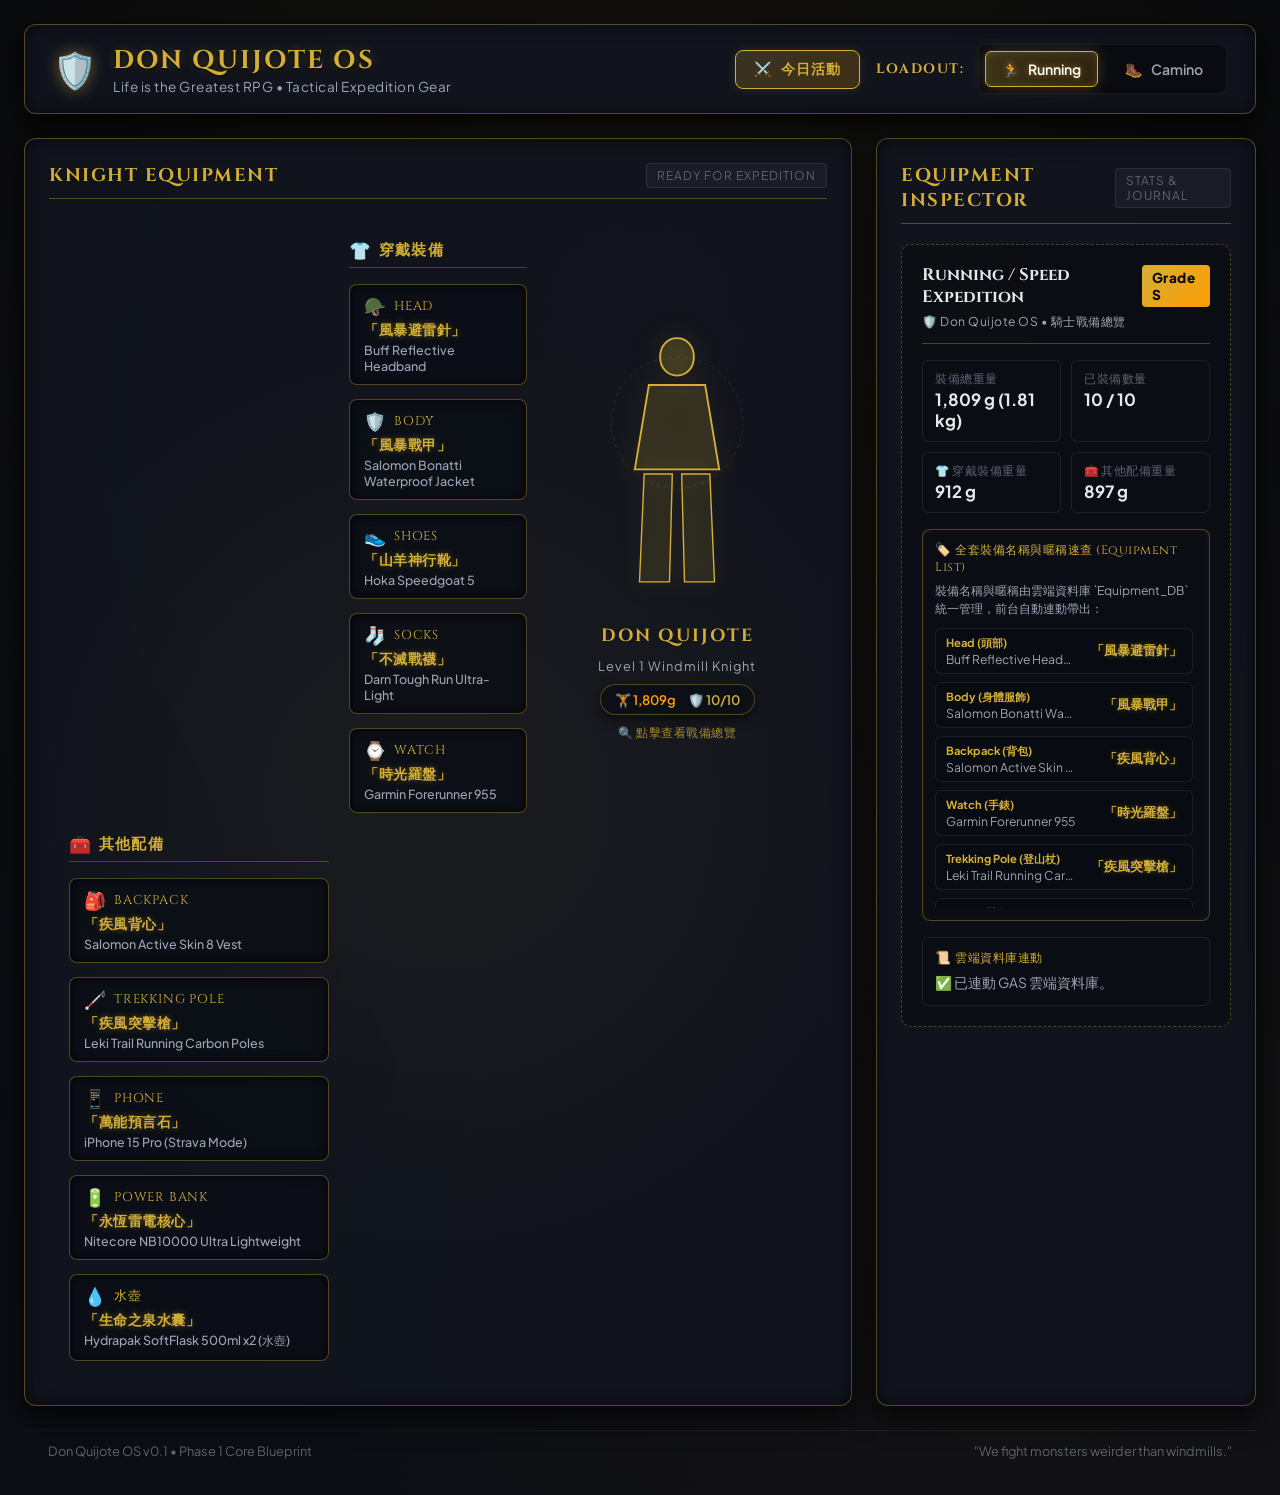
==== commit 487c6597: "design: add Don Quijote OS dark fantasy knight favicon and app icon" ====
--- a/src/index.html
+++ b/src/index.html
@@ -7,6 +7,9 @@
     <meta name="robots" content="noindex, nofollow, noarchive, nosnippet">
     <meta name="googlebot" content="noindex, nofollow, noarchive, nosnippet">
     <title>Don Quijote OS - RPG Adventure Inventory</title>
+    <!-- Favicon & App Icon -->
+    <link rel="icon" type="image/png" href="assets/favicon.png">
+    <link rel="apple-touch-icon" href="assets/favicon.png">
     <!-- Google Fonts for RPG Fantasy Typography -->
     <link rel="preconnect" href="https://fonts.googleapis.com">
     <link rel="preconnect" href="https://fonts.gstatic.com" crossorigin>
--- a/src/style.css
+++ b/src/style.css
@@ -571,18 +571,11 @@
     max-width: 130px;
 }
 
-.quick-nickname-input {
-    flex: 1;
-    background: rgba(15, 18, 28, 0.95);
-    border: 1px solid var(--border-gold);
-    border-radius: 4px;
-    padding: 5px 8px;
+.quick-nickname-tag {
     font-size: 0.82rem;
-    color: var(--accent-gold);
-    font-weight: 600;
-    outline: none;
-    transition: all 0.2s ease;
-    box-sizing: border-box;
+    font-weight: 700;
+    color: var(--accent-gold);
+    text-shadow: 0 0 6px rgba(212, 175, 55, 0.3);
 }
 
 .quick-nickname-input:focus {
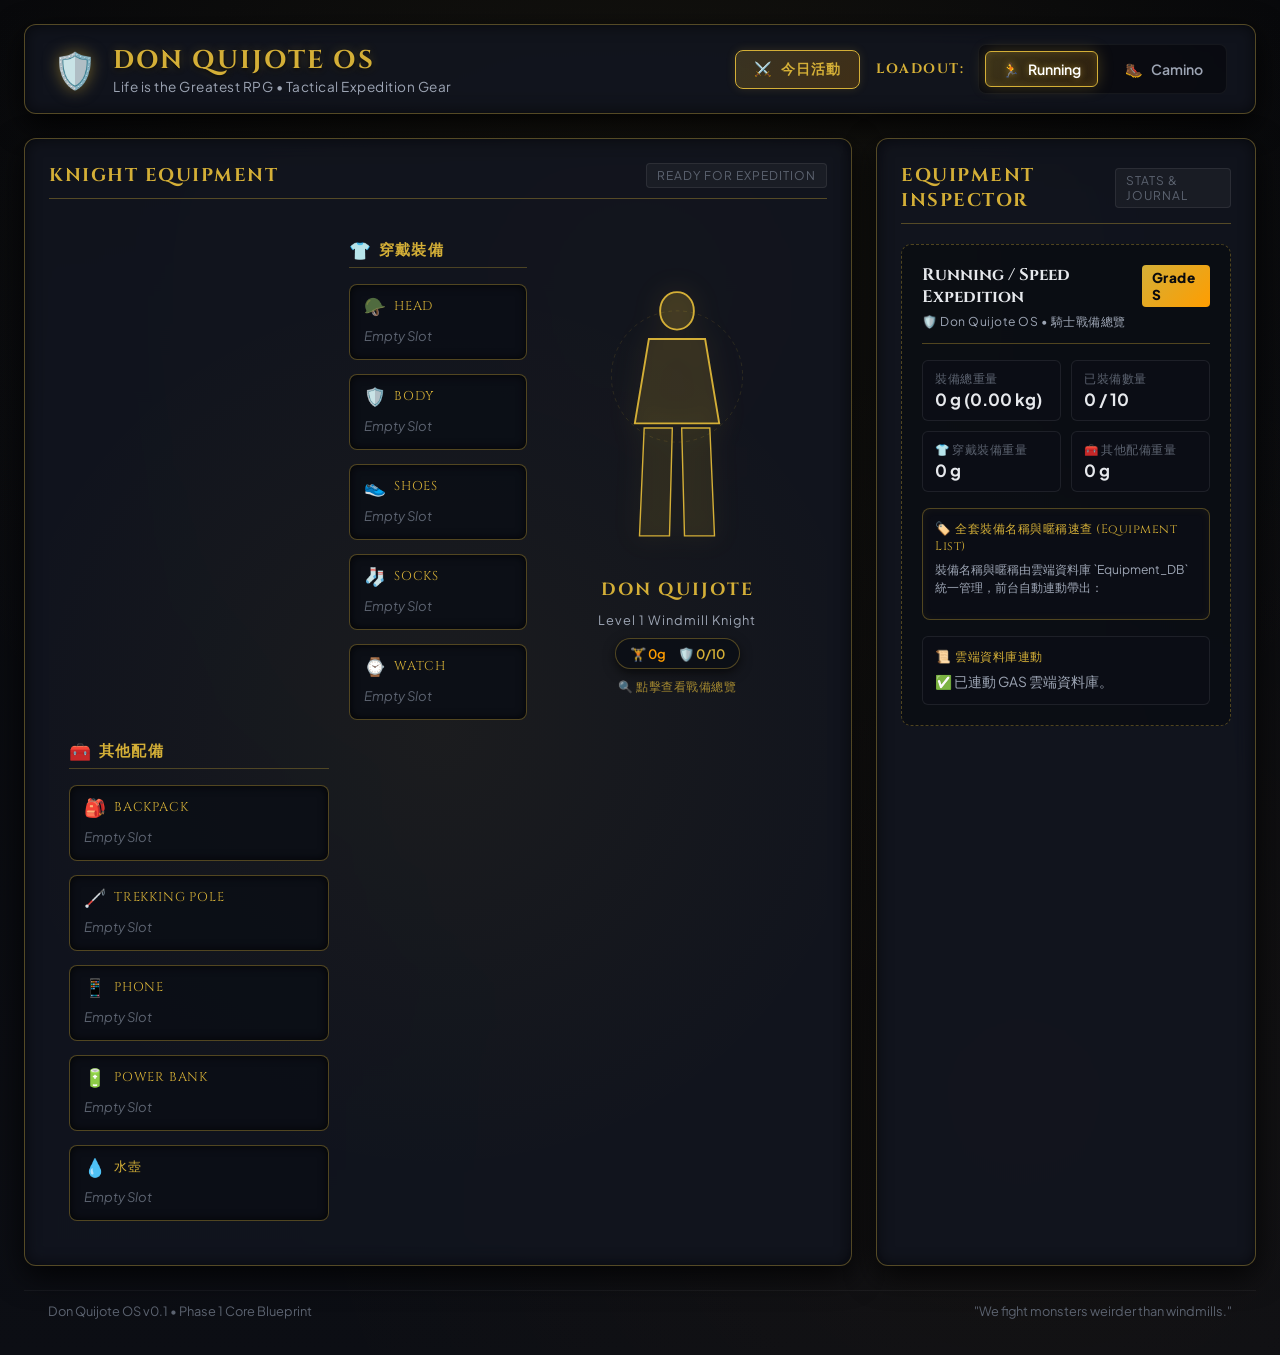
==== commit 7326d272: "feat: clear old mock equipment and auto-populate Garmin gear with nickname" ====
--- a/src/index.html
+++ b/src/index.html
@@ -245,7 +245,12 @@
                         <p class="modal-subtitle">遠征戰報錄入 • 記錄對抗現代風車的冒險經驗</p>
                     </div>
                 </div>
-                <button class="modal-close-btn" id="btn-close-modal">&times;</button>
+                <div class="modal-actions-group">
+                    <button type="button" class="btn-garmin-sync" id="btn-sync-garmin" title="從本機 Garmin API 一鍵同步最新活動資料">
+                        <span class="garmin-spin-icon">🔄</span> 同步 Garmin 965 最新活動
+                    </button>
+                    <button class="modal-close-btn" id="btn-close-modal">&times;</button>
+                </div>
             </div>
 
             <!-- Modal Tab Selector -->
@@ -263,15 +268,16 @@
 
             <!-- Modal Body Content -->
             <div class="modal-body">
-                <!-- Equipment Selector (Common to both tabs) -->
+                <!-- Equipment Selector (Common to all tabs) -->
                 <div class="form-section">
                     <label class="form-label">
-                        <span>🎒 今日穿戴裝備（點擊多選勾選）：</span>
-                        <span class="label-hint">點擊切換選取狀態，提交時將自動累加里程</span>
+                        <span>🎒 今日穿戴裝備（Garmin 自動帶入 / 可自由點選或編輯）：</span>
+                        <span class="label-hint">同步 Garmin 自動帶入綁定裝備，亦可手動輸入補充</span>
                     </label>
                     <div class="gear-chips-container" id="modal-gear-chips">
                         <!-- Dynamic Gear Chips Rendered by JS -->
                     </div>
+                    <input type="text" id="modal-equipment-input" class="form-input" placeholder="例如: 「Banana」 MIZUNO REVOLT 3" style="margin-top: 8px; width: 100%; box-sizing: border-box;">
                 </div>
 
                 <!-- Tab 1: Running Log Form -->
@@ -689,6 +695,6 @@
         </div>
     </div>
 
-    <script src="app.js"></script>
+    <script src="app.js?v=clean_015"></script>
 </body>
 </html>
--- a/src/style.css
+++ b/src/style.css
@@ -803,6 +803,50 @@
 .modal-subtitle {
     font-size: 0.8rem;
     color: var(--text-secondary);
+}
+
+.modal-actions-group {
+    display: flex;
+    align-items: center;
+    gap: 12px;
+}
+
+.btn-garmin-sync {
+    background: linear-gradient(135deg, #1b3a4b 0%, #065a82 100%);
+    color: #00f0ff;
+    border: 1px solid #00c3ff;
+    border-radius: 6px;
+    padding: 6px 14px;
+    font-size: 0.85rem;
+    font-weight: 600;
+    cursor: pointer;
+    display: flex;
+    align-items: center;
+    gap: 6px;
+    box-shadow: 0 0 10px rgba(0, 195, 255, 0.2);
+    transition: all 0.2s ease;
+}
+
+.btn-garmin-sync:hover {
+    background: linear-gradient(135deg, #065a82 0%, #1c7293 100%);
+    box-shadow: 0 0 15px rgba(0, 240, 255, 0.4);
+    transform: translateY(-1px);
+}
+
+.btn-garmin-sync.loading {
+    opacity: 0.75;
+    cursor: wait;
+    pointer-events: none;
+}
+
+.btn-garmin-sync.loading .garmin-spin-icon {
+    display: inline-block;
+    animation: garminSpin 1s linear infinite;
+}
+
+@keyframes garminSpin {
+    from { transform: rotate(0deg); }
+    to { transform: rotate(360deg); }
 }
 
 .modal-close-btn {
